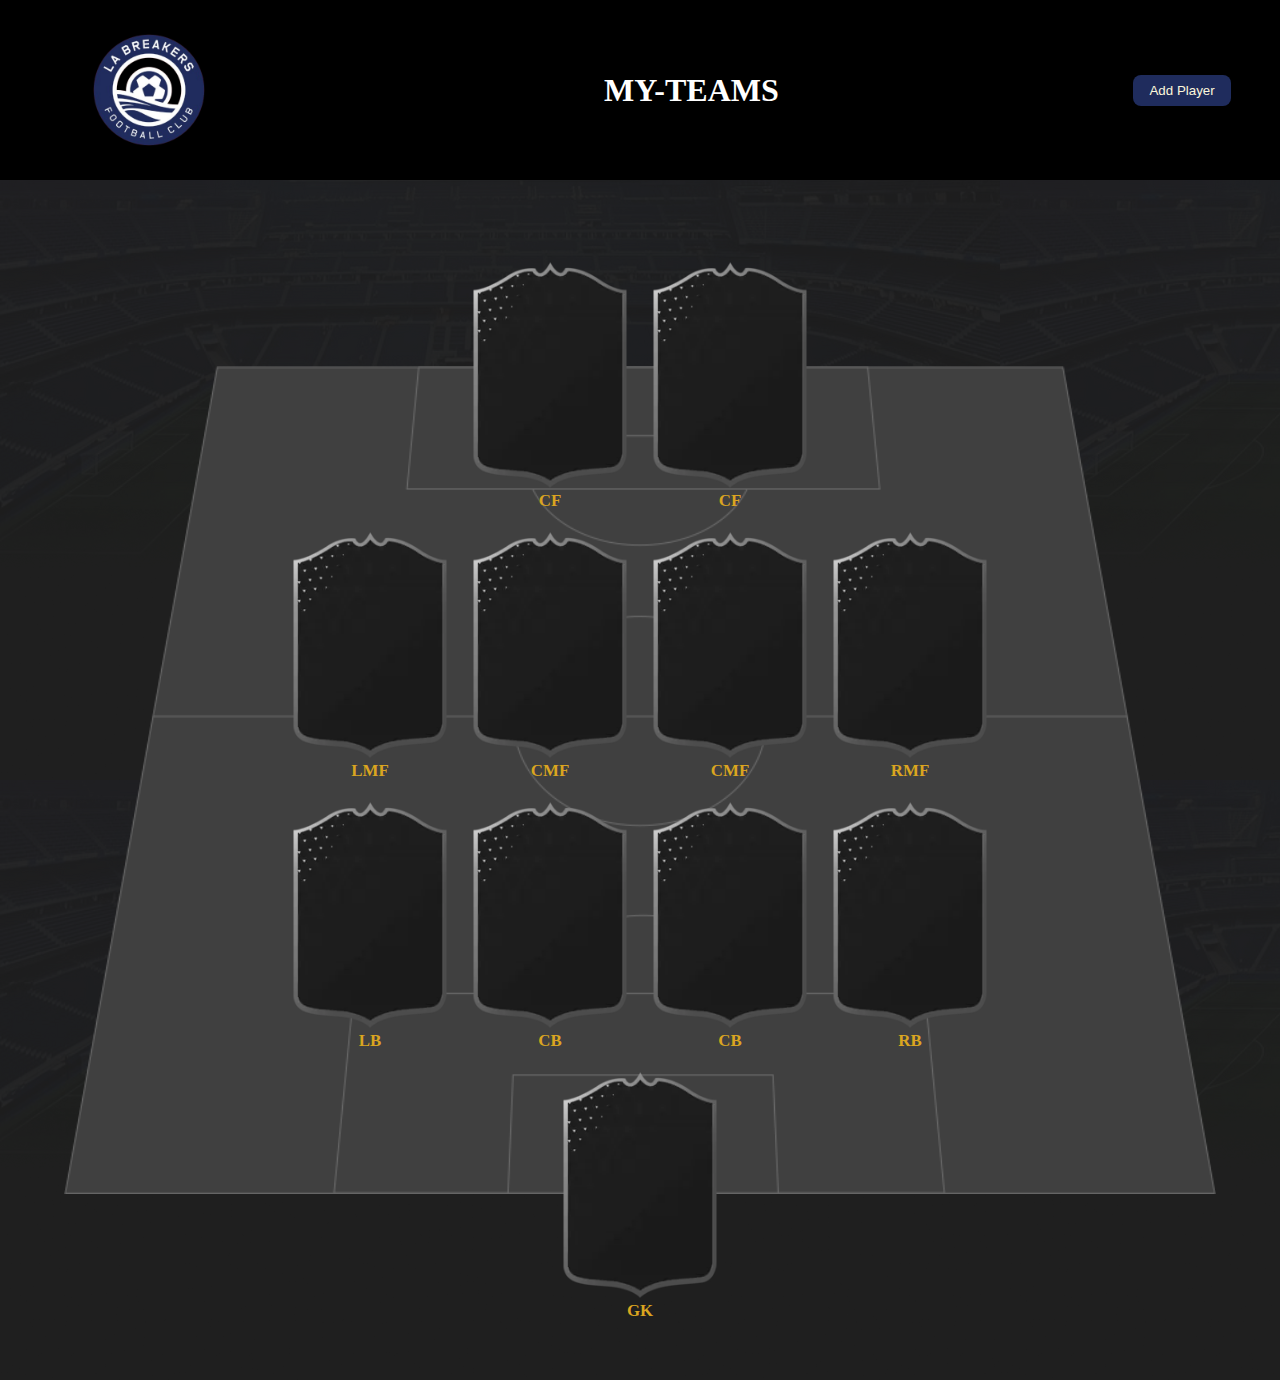
==== index.html @ 214f4866 "make my responsive" ====
<html lang="en">
<head>
    <meta charset="UTF-8">
    <meta name="viewport" content="width=device-width, initial-scale=1.0">
    <title>MY-TEAM</title>
    <link rel="stylesheet" href="css/style.css">
</head>
<body>
    <header >
        <div class="header">
        <div>
           <img src="images/logo1.png" alt="logo">
        </div>
        <div class="TEAMS">
           <a href="/pages/players.html"><h1>MY-TEAMS</h1></a>
        </div>
        <div class="add-player-container">
            <button  id="add" class="add-player-button">Add Player</button>
        </div>
       </div>
    </header>
    <section class="section">
        <div class="stadium">
         <div class="player1" id="CF1">
            <h3 class="position">CF</h3>
         </div>
         <div class="player2" id="CF2">
            <h3 class="position">CF</h3>
         </div>
         <div class="player3" id="LMF1">
            <h3 class="position">LMF</h3>
         </div>
         <div class="player4" id="CMF1">
            <h3 class="position">CMF</h3>
         </div>
         <div class="player5">
            <h3 class="position" id="CMF2">CMF</h3>
         </div>
         <div class="player6">
            <h3 class="position" id="RMF1" >RMF</h3>
         </div>
         <div class="player7">
            <h3 class="position" id="LB1">LB</h3>
         </div>
         <div class="player8">
            <h3 class="position" id="CB1">CB</h3>
         </div>
         <div class="player9">
            <h3 class="position" id="CB2">CB</h3>
         </div>
         <div class="player10">
            <h3 class="position" id="RB1">RB</h3>
         </div>
         <div class="player11">
            <h3 class="position" id="GK1">GK</h3>
         </div>
        </div>
    </section>
    <!-- --------------------------------- my popup ------------------------------------------ -->
    <div id="footballPopup"  >
      <div id="footballPopupform" class="popup-content hidden">
          <h2 class="popup-title">Add New Player</h2>
          
         
          <div class="input-group">
              <label for="playerName">Player Name</label>
              <input id="playerName" type="text" placeholder="Enter player name"/>
          </div>
          
        
          <div class="input-group">
              <label for="playerPosition">Position</label>
              <select id="playerPosition">
                  <option value="">Select Position</option>
                  <option value="forward">CF</option>
                  <option value="midfielder">LMF</option>
                  <option value="defender">CMF</option>
                  <option value="goalkeeper">RMF</option>
                  <option value="goalkeeper">GK</option>
              </select>
          </div>
          
          <div class="input-group">
              <label for="playerRating">Overall Rating</label>
              <input id="playerRating" type="number" min="1" max="99" placeholder="Enter player rating"/>
          </div>
          
          <div class="button-group">
              <button id="addPlayer" class="button-primary">Confirm</button>
              <button id="cancelPlayer" class="button-secondary">Cancel</button>
          </div>
      </div>
  </div>
  <!------------------------------------------------------------------------------->
</body>
<script src="./main.js"></script>

</html>
---- css/style.css ----
*{
    margin: 0;
    padding: 0;
    box-sizing: border-box;
}
.header{
    background-color:rgb(0, 0, 0);
    height: 20%;
    display: flex;
    justify-content: space-around;
    align-items: center;
    gap: 20%;
   
}
.header img {
      width: 200px;       
}
.TEAMS a {
    text-decoration: none;
}
h1{
 color: white;

}
.section{
    background-image: url('../images/P4.png') ;
}
.stadium{
    display: grid;
    grid-template-columns: repeat(4,200px);
    grid-template-rows: repeat(4,300px);
    background-image: url('../images/P2.png') ;
    background-position: center; 
    background-repeat: no-repeat; 
    background-size: contain;
    justify-content: center;
    transform: scale(0.9);
}
.player1{
    display: flex;
    align-items: end;
    justify-content: center;
    grid-column: 2/3;
    grid-row: 1/2;
    background-image: url('../images/P3.webp') ;
    background-position: center; 
    background-repeat: no-repeat;  
}
.player2{
    display: flex;
    align-items: end;
    justify-content: center;
    grid-column: 3/4;
    grid-row: 1/2;
    background-image: url('../images/P3.webp') ;
    background-position: center; 
    background-repeat: no-repeat; 
}
.player3{
    display: flex;
    align-items: end;
    justify-content: center;
    grid-column: 1/2;
    grid-row: 2/3;
    background-image: url('../images/P3.webp') ;
    background-position: center; 
    background-repeat: no-repeat; 
}
.player4{
    display: flex;
    align-items: end;
    justify-content: center;
    grid-column: 2/3;
    grid-row: 2/3;
    background-image: url('../images/P3.webp') ;
    background-position: center; 
    background-repeat: no-repeat; 
}
.player5{
    display: flex;
    align-items: end;
    justify-content: center;
    grid-column: 3/4;
    grid-row: 2/3;
    background-image: url('../images/P3.webp') ;
    background-position: center; 
    background-repeat: no-repeat; 
}
.player6{
    display: flex;
    align-items: end;
    justify-content: center;
    grid-column: 4/5;
    grid-row: 2/3;
    background-image: url('../images/P3.webp') ;
    background-position: center; 
    background-repeat: no-repeat; 
}
.player7{
    display: flex;
    align-items: end;
    justify-content: center;
    grid-column: 1/2;
    grid-row: 3/4;
    background-image: url('../images/P3.webp') ;
    background-position: center; 
    background-repeat: no-repeat; 
}
.player8{
    display: flex;
    align-items: end;
    justify-content: center;
    grid-column: 2/3;
    grid-row: 3/4;
    background-image: url('../images/P3.webp') ;
    background-position: center; 
    background-repeat: no-repeat; 
}
.player9{
    display: flex;
    align-items: end;
    justify-content: center;
    grid-column: 3/4;
    grid-row: 3/4;
    background-image: url('../images/P3.webp') ;
    background-position: center; 
    background-repeat: no-repeat; 
}
.player10{
    display: flex;
    align-items: end;
    justify-content: center;
    grid-column: 4/5;
    grid-row: 3/4;
    background-image: url('../images/P3.webp') ;
    background-position: center; 
    background-repeat: no-repeat; 
}
.player11{
    display: flex;
    align-items: end;
    justify-content: center;
    grid-column: 2/3;
    grid-row: 4/5;
    background-image: url('../images/P3.webp') ;
    background-position: center; 
    background-repeat: no-repeat; 
    transform: translateX(50%);
}
.position{
    color: goldenrod;
}
.rating{
    color: goldenrod;
    
}
.rating-position{
    margin-top: 30%;
    margin-left: -70%;
}
.name{
    color:rgb(191, 183, 124);
    display: flex;
    margin-top: 105%;
}

.stadium img {
    width: 100px;
    height: 100px;
   
}

.add-player-button {
    background-color: rgba(31,44,93,255);
    padding: 8px 16px; 
    border-radius: 0.5rem; 
    color: #fcf7db;
    font-weight: 500; 
    border: none;
    cursor: pointer;
    transition: background-color 0.3s, color 0.3s;
}

.add-player-button:hover {
    background-color: #078b03;
    color: #000000;
}
.player1 img{
    height: 50%;
    width: 140px;
    margin-top: 26%;
    margin-left: 15%;  
}
/* player grid */
.section1 {
    padding: 20px;
    display: flex;
    justify-content: center;
    background-image: url('../images/P4.png') ;
}

.players-grid {
    display: grid;
    grid-template-columns: repeat(5, 1fr); 
    gap: 20px; 
    padding: 20px;
}

.player-card {
    background-image: url('../images/P3.webp') ;
    background-position: center; 
    background-repeat: no-repeat; 
    padding: 40px;
    text-align: center;
    box-shadow: 0 4px 8px rgba(0, 0, 0, 0.1);
    transition: transform 0.2s ease;
}
.player-card h3{
    color: goldenrod;
}
.player-card p{
    color:white;
}
.player-card:hover {
    transform: translateY(-5px);
}

.player-photo {
    width: 100px;
    height: 100px;
    object-fit: cover;
    border-radius: 50%;
    margin-bottom: 10px;
}

.club-logo {
    width: 20px;
    height: 20px;
    vertical-align: middle;
    margin-right: 5px;
}

.player-name {
    font-size: 1.2em;
    font-weight: bold;
}

.player-stats {
    font-size: 0.9em;
    margin-top: 10px;
}

/* ****************pop up **************** */

#footballPopup {
    position: fixed;
    top: 50%;
    left: 50%;
    transform: translate(-50%, -50%);
    display: flex;
    align-items: center;
    justify-content: center;
}

.popup-content {
    background:rgba(31,44,93,255);
    padding: 2.5rem;
    border-radius: 1.25rem;
    box-shadow: 0 25px 50px rgba(0, 0, 0, 0.5);
    max-width: 500px;
    width: 100%;
    color: #f1f5f9;
    font-family: 'Poppins', sans-serif;
   
}


.popup-title {
    font-size: 2rem;
    font-weight: bold;
    text-align: center;
    margin-bottom: 1.5rem;
    color:white; 
}


.input-group {
    margin-bottom: 1.25rem;
}

.input-group label {
    display: block;
    font-weight: 500;
    margin-bottom: 0.5rem;
    color: #94a3b8;
}

.input-group input,
.input-group select {
    width: 100%;
    padding: 0.75rem;
    border: none;
    border-radius: 0.75rem;
    background-color: #334155;
    color: #e2e8f0;
    transition: box-shadow 0.3s, background-color 0.3s;
}

.input-group input:focus,
.input-group select:focus {
    outline: none;
    background-color: #475569;
    box-shadow: 0 0 0 3px rgba(96, 165, 250, 0.3);
}

.button-group {
    display: flex;
    justify-content: space-between;
    gap: 1rem;
}

.button-primary,
.button-secondary {
    flex: 1;
    padding: 0.75rem 0;
    font-weight: 600;
    border-radius: 0.75rem;
    cursor: pointer;
    transition: background-color 0.3s, transform 0.2s;
}

.button-primary {
    background-color: #2563eb;
    color: white;
}

.button-primary:hover {
    background-color: #1d4ed8;
   
}

.button-secondary {
    background-color: #475569;
    color: #e2e8f0;
}

.button-secondary:hover {
    background-color: #64748b;
}
.hidden {
    display: none;
}
.player-img {
    width: 120px;        
    height: 120px;       
    object-fit: cover;   
    border-radius: 10px; 
  }

/* *********** */
@media (max-width: 768px) {
    .header {
        flex-direction: column;  
        height: auto;  
        gap: 1rem;  
    }
    .header img {
        width: 120px;  
    }
    .header h1 {
        font-size: 1.8rem;  
    }
    .players-grid {
        grid-template-columns: repeat(2, 1fr);
    }
    .stadium{
        display: grid;
        margin-top: -40%;
        grid-template-columns: repeat(4,200px);
        grid-template-rows: repeat(4,300px);
        background-image: url('../images/P2.png') ;
        background-position: center; 
        background-repeat: no-repeat; 
        background-size: contain;
        justify-content: center;
        transform: scale(0.6);
    }
   
}
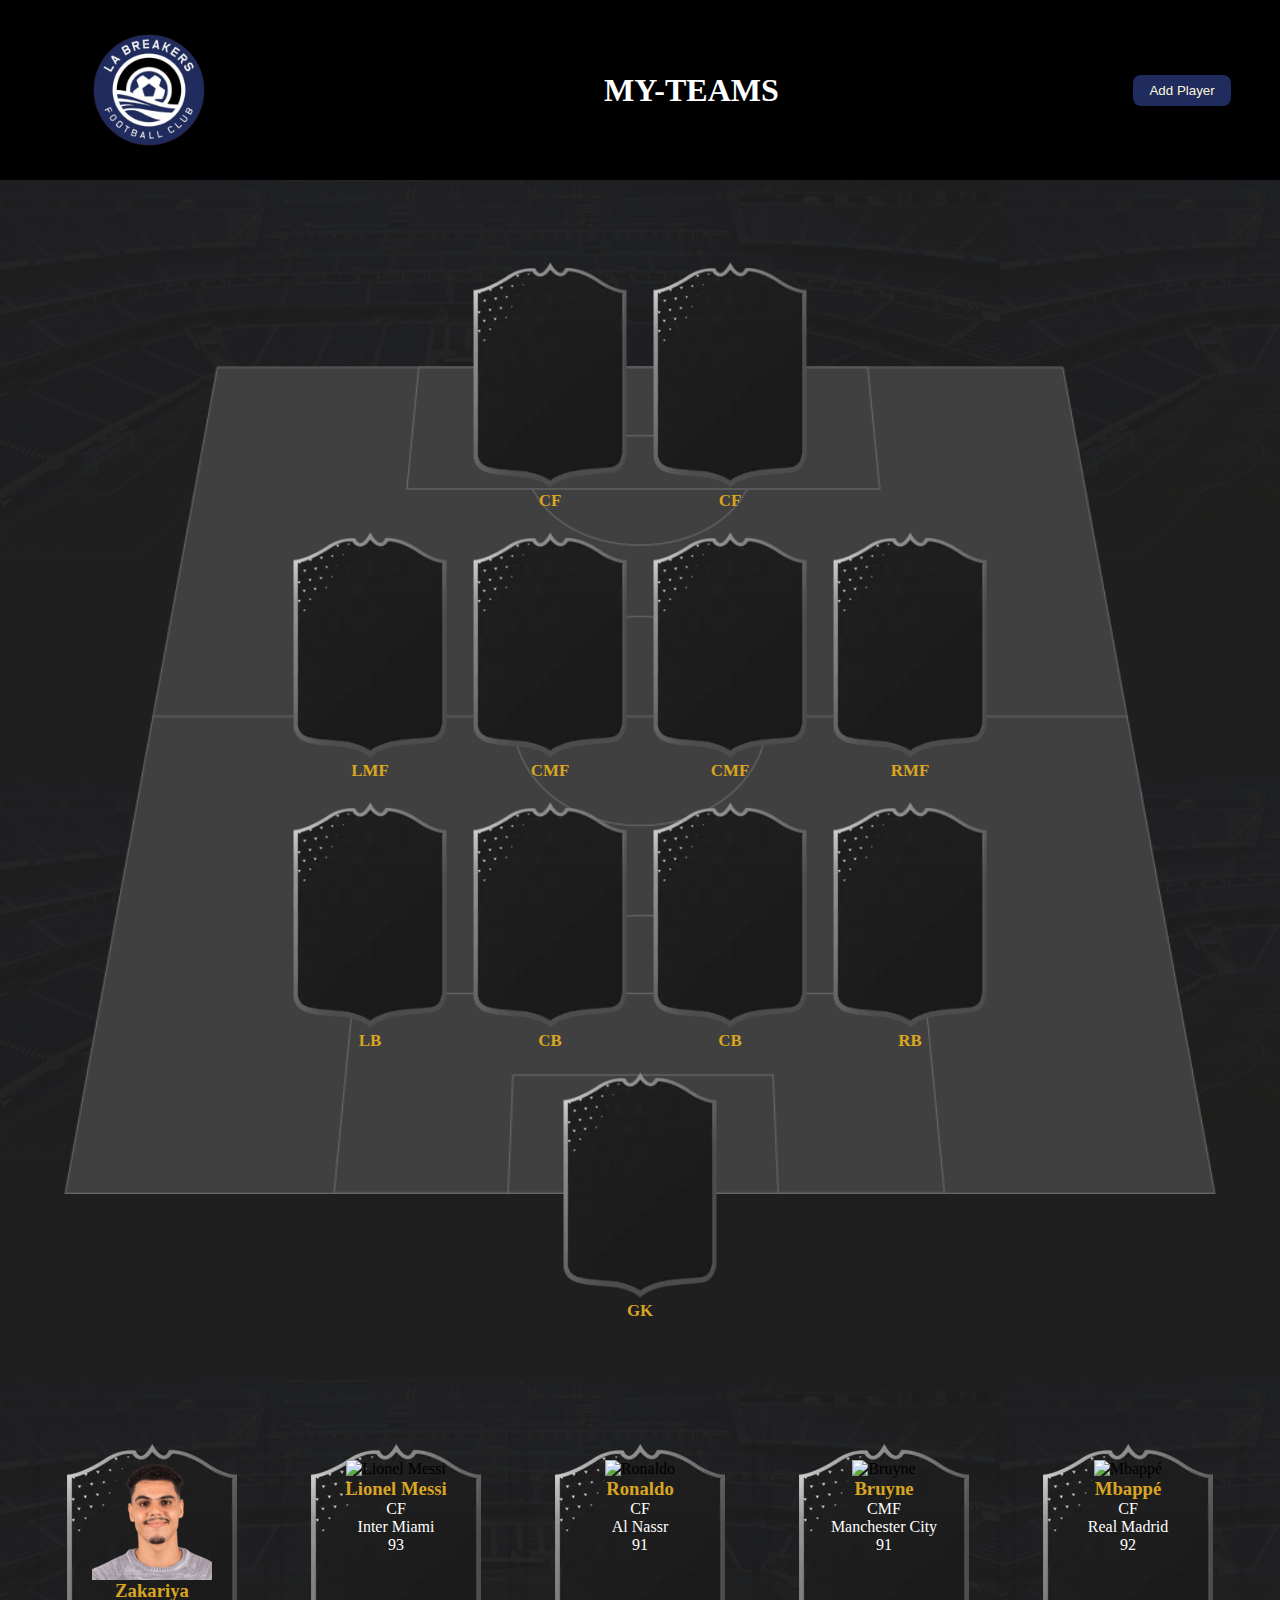
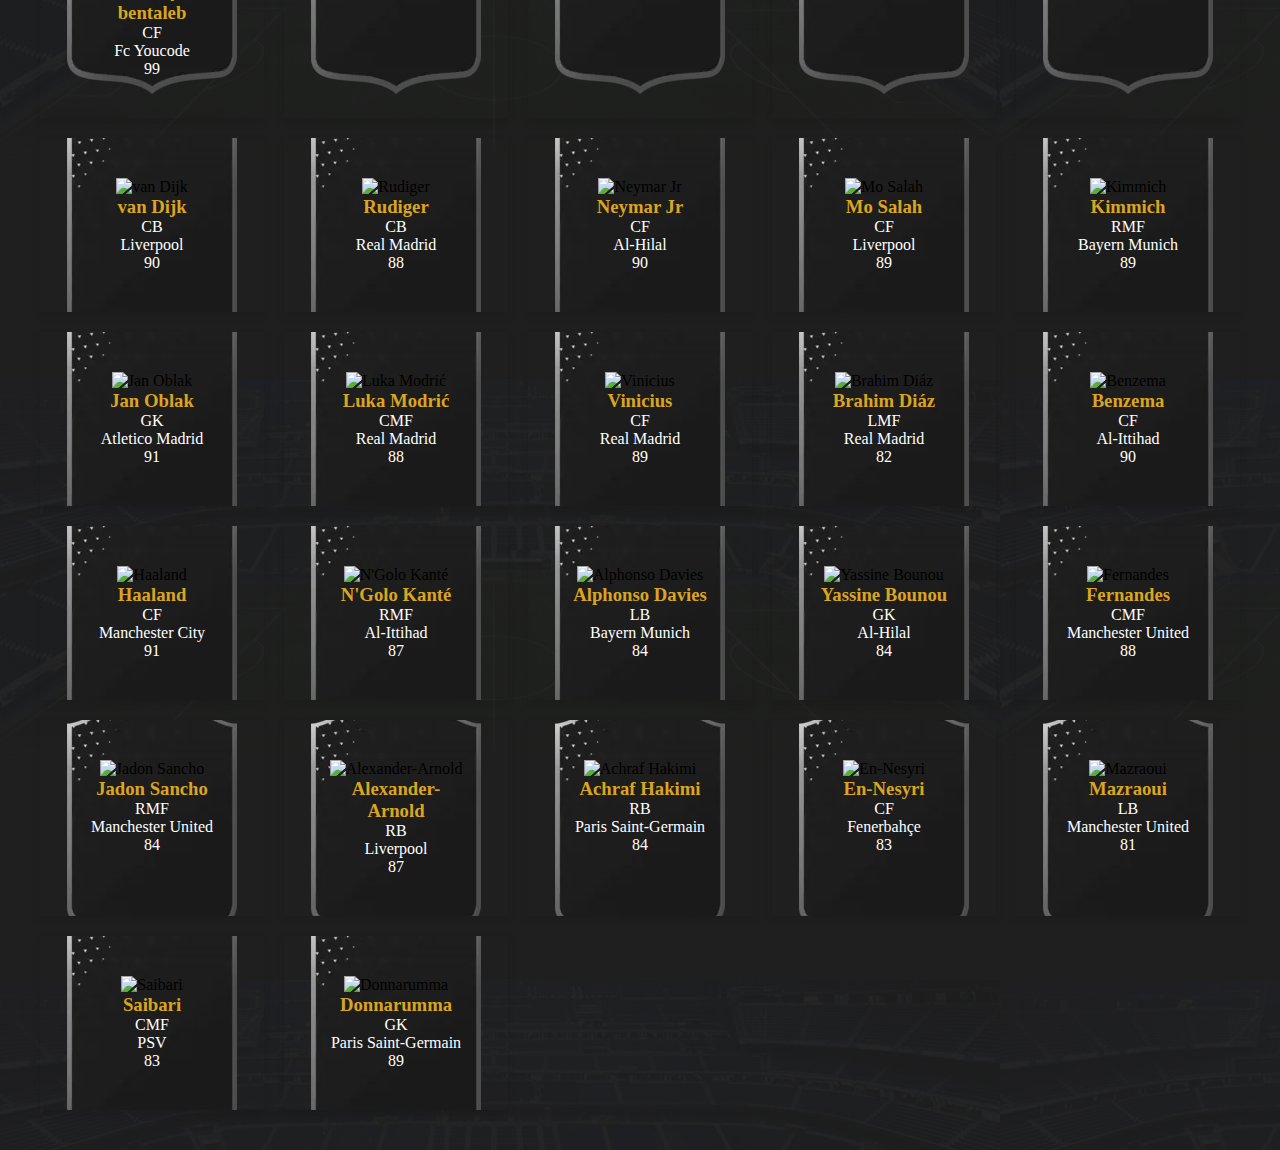
==== commit 7d5818b4: "combine the index page and the players page for easy integration" ====
--- a/index.html
+++ b/index.html
@@ -15,8 +15,8 @@
            <a href="/pages/players.html"><h1>MY-TEAMS</h1></a>
         </div>
         <div class="add-player-container">
-            <button  id="add" class="add-player-button">Add Player</button>
-        </div>
+         <button  id="add1" class="add-player-button">Add Player</button>
+     </div>
        </div>
     </header>
     <section class="section">
@@ -71,13 +71,16 @@
           <div class="input-group">
               <label for="playerPosition">Position</label>
               <select id="playerPosition">
-                  <option value="">Select Position</option>
-                  <option value="forward">CF</option>
-                  <option value="midfielder">LMF</option>
-                  <option value="defender">CMF</option>
-                  <option value="goalkeeper">RMF</option>
-                  <option value="goalkeeper">GK</option>
-              </select>
+               <option value="">Select Position</option>
+               <option value="CF">CF</option>
+               <option value="LMF">LMF</option>
+               <option value="CMF">CMF</option>
+               <option value="RMF">RMF</option>
+               <option value="LB">LB</option>
+               <option value="RB">RB</option>
+               <option value="CB">CB</option>
+               <option value="GK">GK</option>
+           </select>
           </div>
           
           <div class="input-group">
@@ -92,7 +95,21 @@
       </div>
   </div>
   <!------------------------------------------------------------------------------->
+  <!-- -----------------show selected player------------------------------------------------- -->
+   <!-- <div class="select-players">
+      
+hhhh
+
+   </div> -->
+   <section class="section1" >
+      <div class="players-grid">
+        
+      </div>
+     </section>
+
+
 </body>
 <script src="./main.js"></script>
+<script src="./assets/player.js"></script>
 
 </html>--- a/css/style.css
+++ b/css/style.css
@@ -356,8 +356,20 @@
     object-fit: cover;   
     border-radius: 10px; 
   }
-
-/* *********** */
+.button1{
+    border-radius: 5%;
+    color: white;
+    background-color: red;
+   
+}
+.button2{
+    border-radius: 5%;
+    color: white;
+    background-color: blue;
+   
+}
+
+/* ******responsive***** */
 @media (max-width: 768px) {
     .header {
         flex-direction: column;  
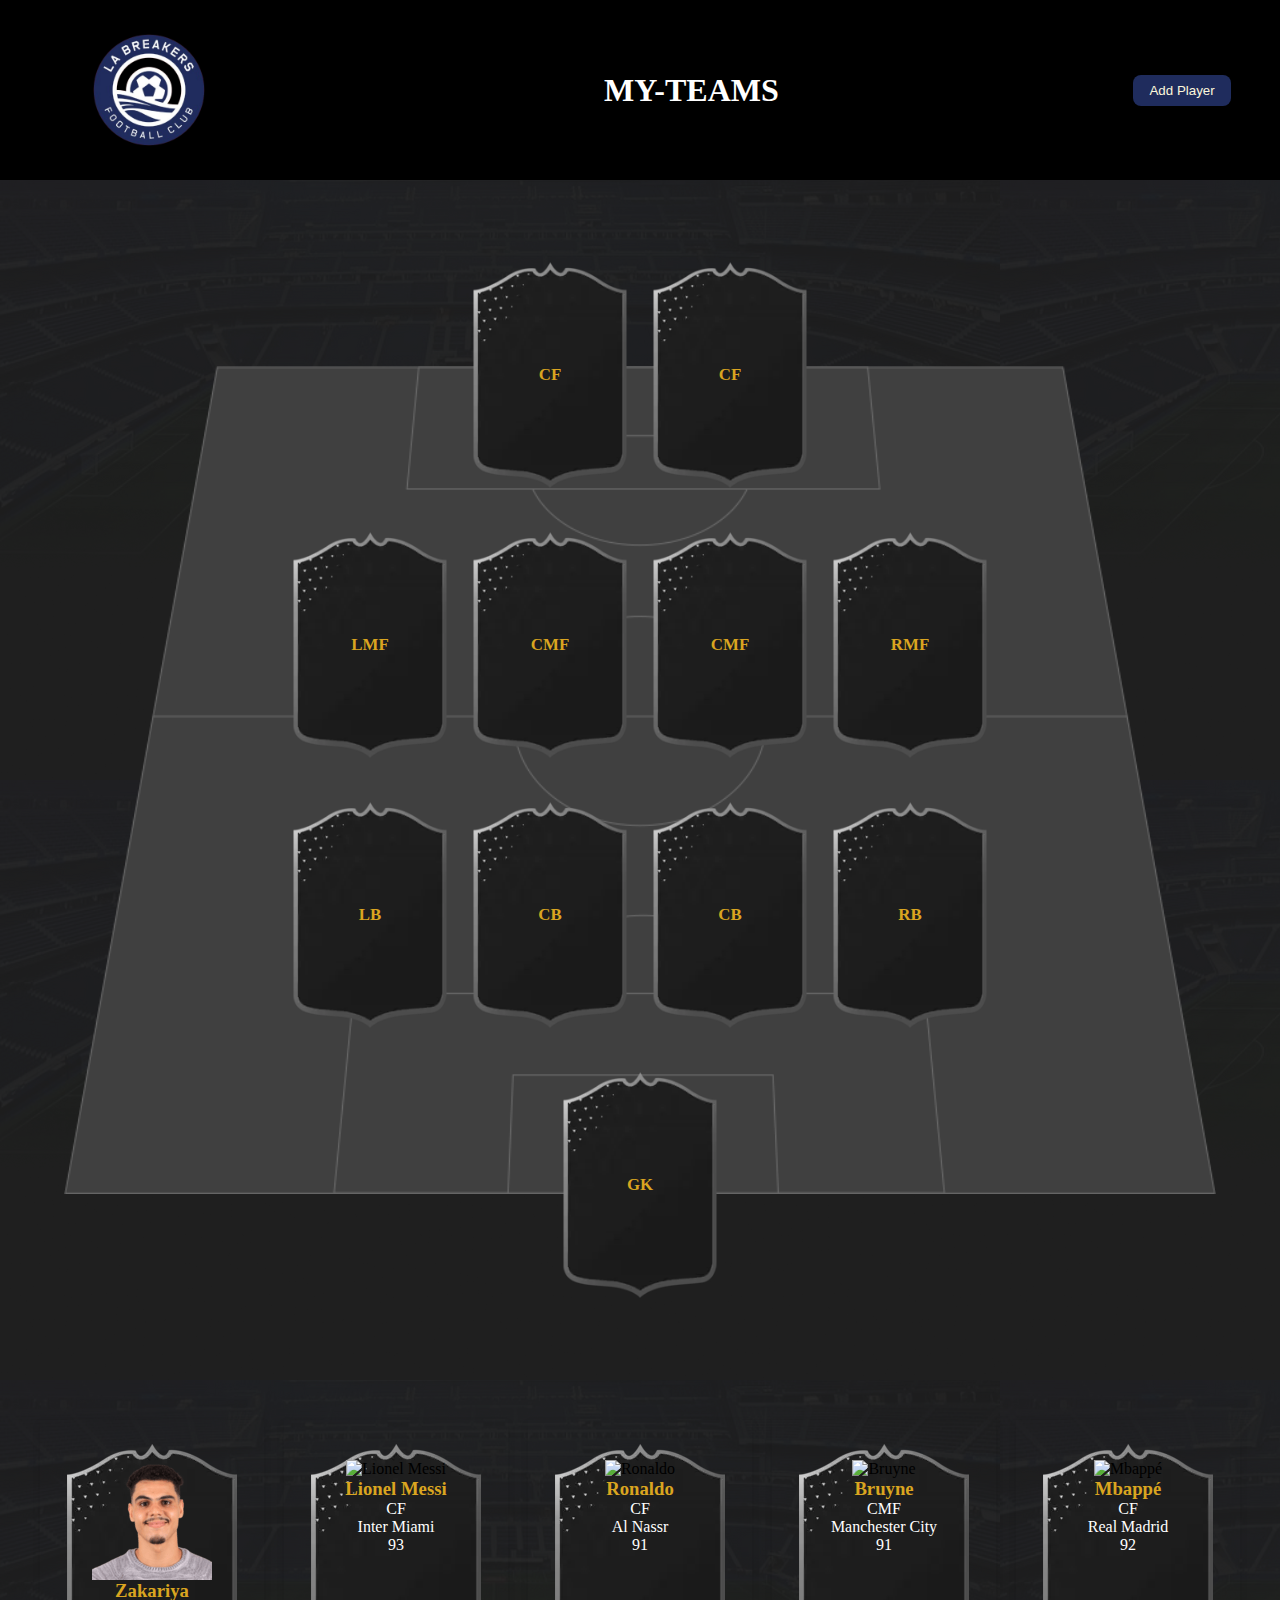
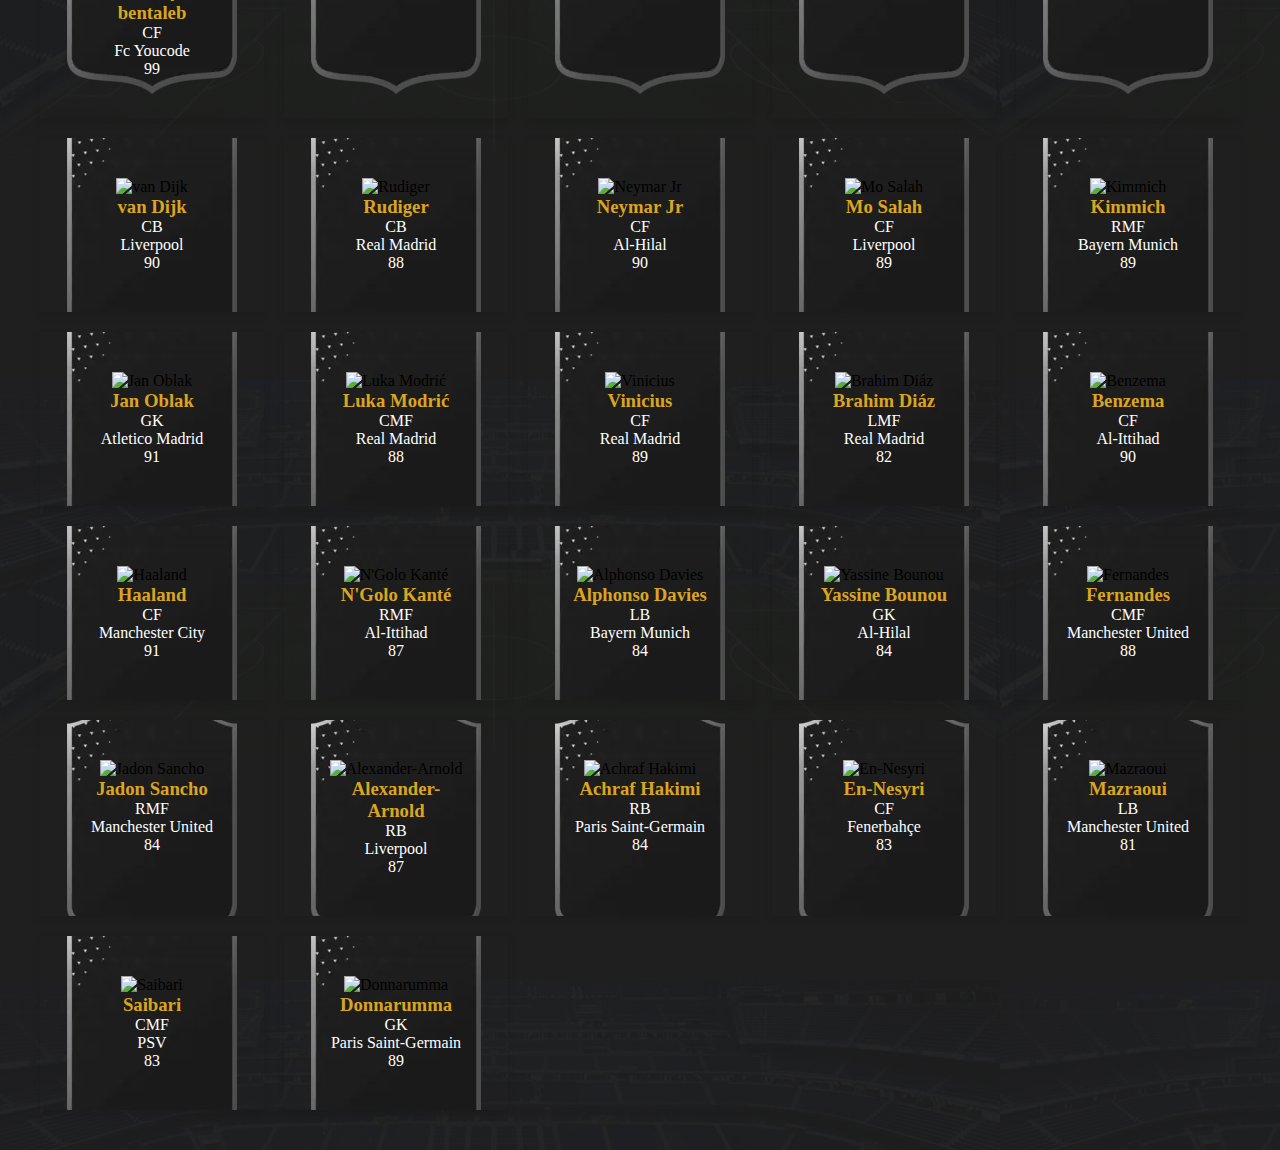
==== commit 2d61e940: "select player in fields" ====
--- a/index.html
+++ b/index.html
@@ -21,41 +21,54 @@
     </header>
     <section class="section">
         <div class="stadium">
-         <div class="player1" id="CF1">
+         <div class="player1 card-fields" id="CF1">
             <h3 class="position">CF</h3>
          </div>
-         <div class="player2" id="CF2">
+         <div class="player2 card-fields" id="CF2">
             <h3 class="position">CF</h3>
          </div>
-         <div class="player3" id="LMF1">
+         <div class="player3 card-fields" id="LMF1">
             <h3 class="position">LMF</h3>
          </div>
-         <div class="player4" id="CMF1">
+         <div class="player4 card-fields" id="CMF1">
             <h3 class="position">CMF</h3>
          </div>
-         <div class="player5">
+         <div class="player5 card-fields">
             <h3 class="position" id="CMF2">CMF</h3>
          </div>
-         <div class="player6">
+         <div class="player6 card-fields">
             <h3 class="position" id="RMF1" >RMF</h3>
          </div>
-         <div class="player7">
+         <div class="player7 card-fields">
             <h3 class="position" id="LB1">LB</h3>
          </div>
-         <div class="player8">
+         <div class="player8 card-fields">
             <h3 class="position" id="CB1">CB</h3>
          </div>
-         <div class="player9">
+         <div class="player9 card-fields">
             <h3 class="position" id="CB2">CB</h3>
          </div>
-         <div class="player10">
+         <div class="player10 card-fields">
             <h3 class="position" id="RB1">RB</h3>
          </div>
-         <div class="player11">
+         <div class="player11 card-fields">
             <h3 class="position" id="GK1">GK</h3>
          </div>
         </div>
     </section>
+     <!-- Modal Structure -->
+  <div id="playersModal" class="modal-overlay">
+   <div class="modal-content">
+     <div class="modal-header">
+       <h2 class="modal-title">Players List:</h2>
+       <button id="add-player-modul" class="add-button-modul">+</button>
+       <button id="closeModal" class="close-button">X</button>
+     </div>
+     <hr>
+     <div id="playersList" class="players-grid1">
+     </div>
+   </div>
+ </div>
     <!-- --------------------------------- my popup ------------------------------------------ -->
     <div id="footballPopup"  >
       <div id="footballPopupform" class="popup-content hidden">
@@ -94,13 +107,6 @@
           </div>
       </div>
   </div>
-  <!------------------------------------------------------------------------------->
-  <!-- -----------------show selected player------------------------------------------------- -->
-   <!-- <div class="select-players">
-      
-hhhh
-
-   </div> -->
    <section class="section1" >
       <div class="players-grid">
         
--- a/css/style.css
+++ b/css/style.css
@@ -44,8 +44,14 @@
     grid-row: 1/2;
     background-image: url('../images/P3.webp') ;
     background-position: center; 
-    background-repeat: no-repeat;  
-}
+    background-repeat: no-repeat;
+    display: flex;
+    flex-direction: column;  
+    align-items: center;    
+    text-align: center;     
+    position: relative;  
+}
+
 .player2{
     display: flex;
     align-items: end;
@@ -367,6 +373,143 @@
     color: white;
     background-color: blue;
    
+}
+/* Modal Overlay */
+ .modal-overlay {
+    position: fixed;
+    inset: 0;
+    background-color: rgba(0, 0, 0, 0.5);
+    display: none;
+    justify-content: center;
+    align-items: center;
+    z-index: 50;
+  }
+  .modal-overlay.visible {
+    display: flex;  
+}
+  
+  /* Modal Content */
+   .modal-content {
+    background-color: #000;
+    color: #fff;
+    width: 45%;
+    max-height: 80vh;
+    overflow-y: auto;
+    padding: 16px;
+    border-radius: 12px;
+    
+  } 
+  
+  /* Modal Header */
+   .modal-overlay{
+    display: none;
+  }
+  .visible {
+    display: block;
+}
+  .modal-header {
+    display: flex;
+    justify-content: space-between;
+    align-items: center;
+  }
+  
+  .modal-title {
+    font-size: 1.5rem;
+    font-weight: bold;
+  }
+  
+  .close-button {
+    color: #ff4444;
+    font-size: 1.25rem;
+    font-weight: bold;
+    background: none;
+    border: none;
+    cursor: pointer;
+  }
+  .add-button-modul{
+    color: rgb(1, 1, 180);
+    font-size: 2rem;
+    font-weight: bold;
+    background: none;
+    border: none;
+    cursor: pointer;
+  }
+  
+  .players-grid1 {
+    display: grid;
+    grid-template-columns: repeat(3, 200px);
+    gap: 10px;
+    margin-top: 16px;
+  }
+  
+  /* Player Card */
+   .player-card1 {
+    display: grid;
+    grid-template-rows: auto auto;
+    text-align: center;
+  }
+  
+  .player-img-container {
+    position: relative;
+    width: 125px;
+    height: 125px;
+    margin: 0 auto;
+  }
+  
+  .player-back-img {
+    position: absolute;
+    width: 100%;
+    height: 100%;
+    opacity: 0.5;
+  }
+/* Style the player card image */
+.player-img {
+    width: 80px; /* Adjust the size of the image */
+    height: 80px;
+    margin-bottom: 10px;
+}
+
+/* Style the player name */
+.player-name {
+    font-size: 1.1rem;
+    color: #fff;
+    margin-bottom: 5px;
+}
+
+/* Style the player position */
+.player-position {
+    font-size: 1rem;
+    color:goldenrod;
+    margin-bottom: 5px;
+}
+
+/* Style the player info container */
+.player-info {
+    display: flex;
+    flex-direction: column;
+    align-items: center;
+    justify-content: center;
+    border-radius: 10px;
+    padding: 10px;
+    color: white;
+}
+
+/* Style for the card fields (e.g., positions like CF, LMF) */
+.card-fields {
+    position: relative;
+    display: flex;
+    align-items: center;
+    justify-content: center;
+    min-height: 150px; /* Make sure there’s enough space */
+    border-radius: 5px;
+}
+
+/* Optional: Style for when a card field has a player */
+.card-fields .player-info {
+    position: absolute;
+    top: 50%;
+    left: 50%;
+    transform: translate(-50%, -50%);
 }
 
 /* ******responsive***** */
@@ -387,7 +530,7 @@
     }
     .stadium{
         display: grid;
-        margin-top: -40%;
+        margin-top: -30%;
         grid-template-columns: repeat(4,200px);
         grid-template-rows: repeat(4,300px);
         background-image: url('../images/P2.png') ;
@@ -397,5 +540,12 @@
         justify-content: center;
         transform: scale(0.6);
     }
+    .section1 {
+        margin-top: -40%;
+        padding: 20px;
+        display: flex;
+        justify-content: center;
+        background-image: url('../images/P4.png') ;
+    }
    
 }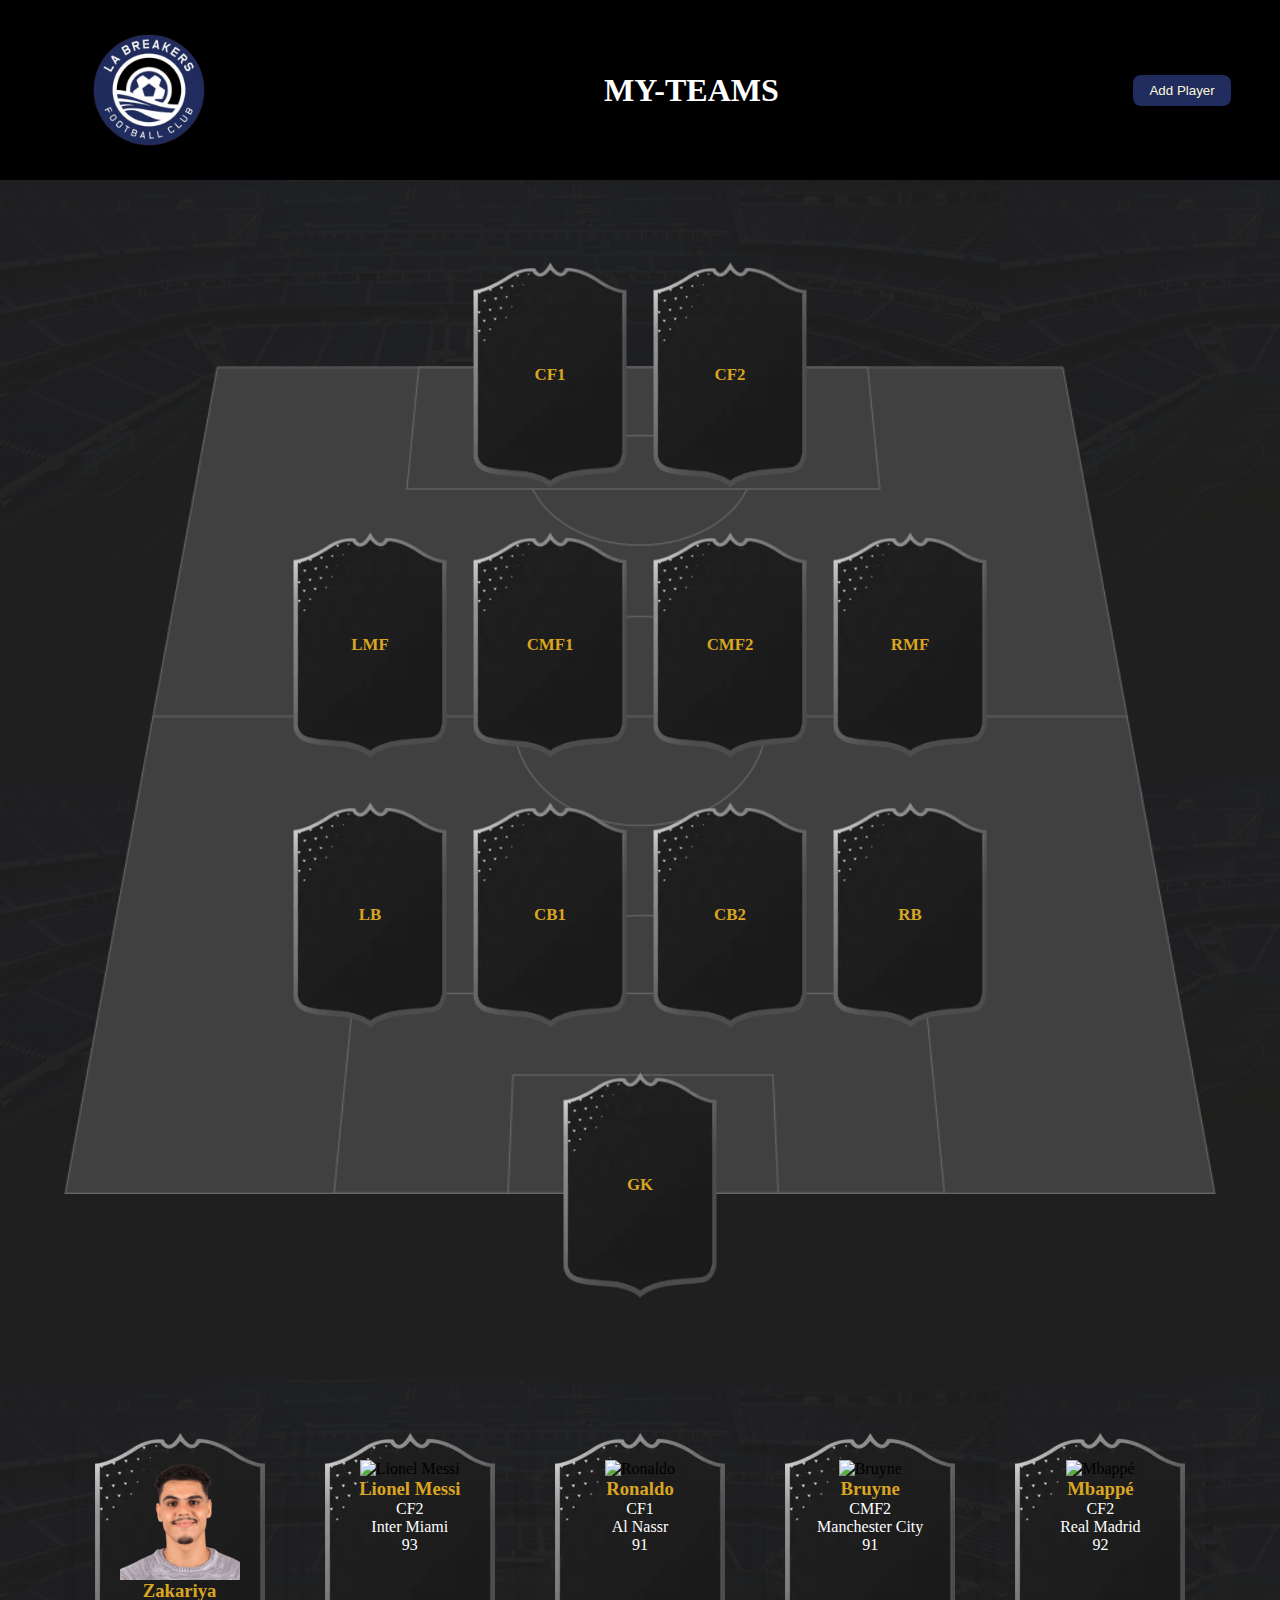
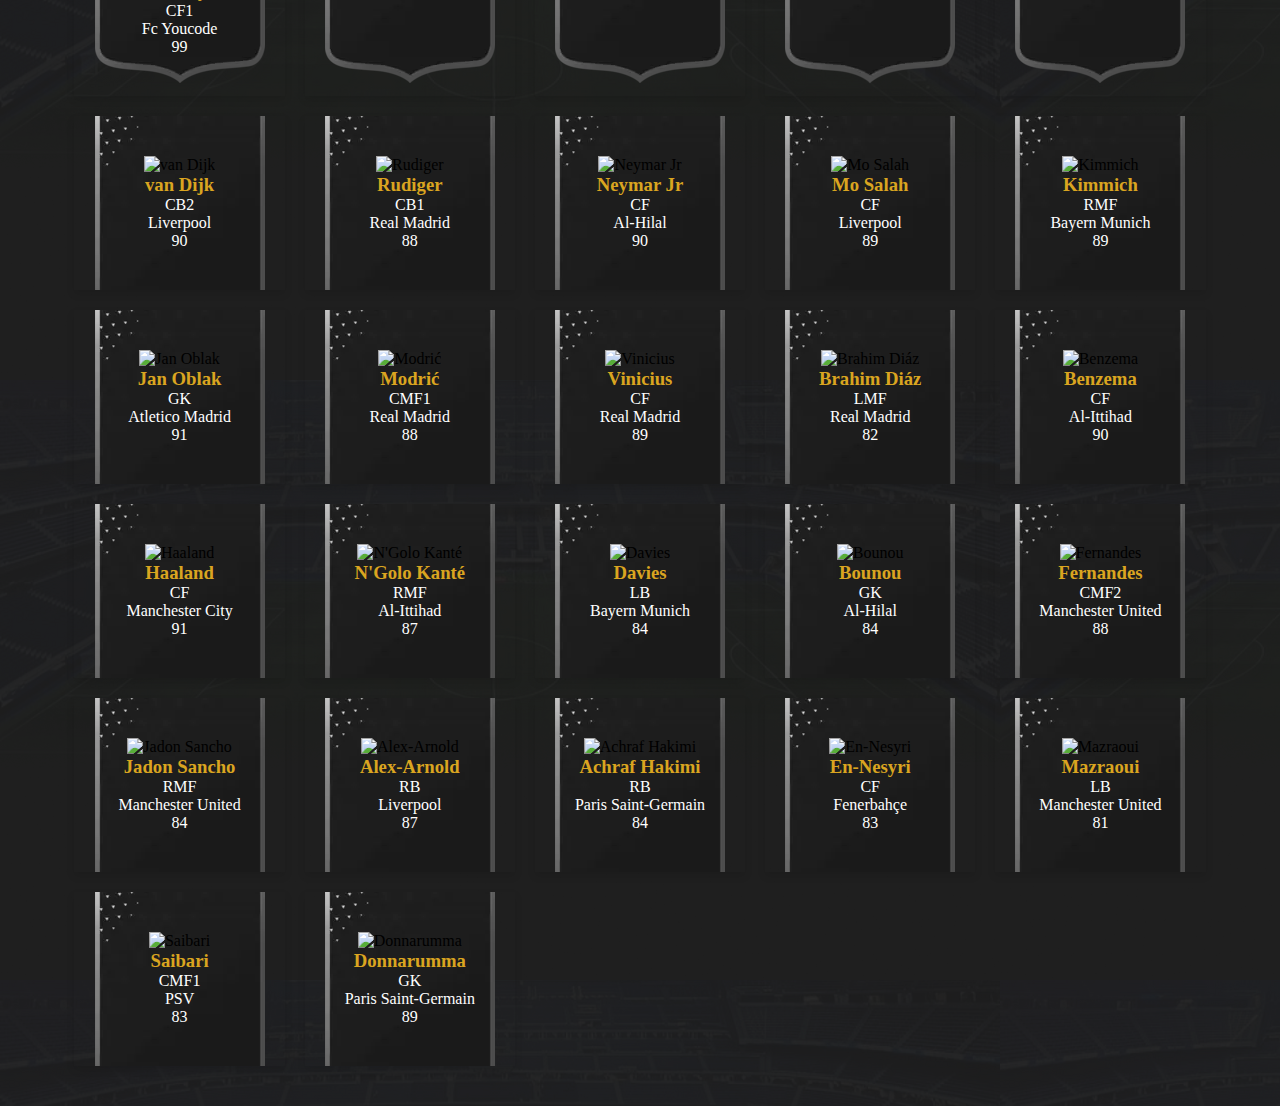
==== commit 47d13204: "create function remove exist player in field" ====
--- a/index.html
+++ b/index.html
@@ -22,19 +22,19 @@
     <section class="section">
         <div class="stadium">
          <div class="player1 card-fields" id="CF1">
-            <h3 class="position">CF</h3>
+            <h3 class="position">CF1</h3>
          </div>
          <div class="player2 card-fields" id="CF2">
-            <h3 class="position">CF</h3>
+            <h3 class="position">CF2</h3>
          </div>
-         <div class="player3 card-fields" id="LMF1">
+         <div class="player3 card-fields" id="LMF">
             <h3 class="position">LMF</h3>
          </div>
          <div class="player4 card-fields" id="CMF1">
-            <h3 class="position">CMF</h3>
+            <h3 class="position">CMF1</h3>
          </div>
-         <div class="player5 card-fields">
-            <h3 class="position" id="CMF2">CMF</h3>
+         <div class="player5 card-fields" id="CMF2">
+            <h3 class="position" >CMF2</h3>
          </div>
          <div class="player6 card-fields">
             <h3 class="position" id="RMF1" >RMF</h3>
@@ -42,11 +42,11 @@
          <div class="player7 card-fields">
             <h3 class="position" id="LB1">LB</h3>
          </div>
-         <div class="player8 card-fields">
-            <h3 class="position" id="CB1">CB</h3>
+         <div class="player8 card-fields" id="CB1">
+            <h3 class="position" >CB1</h3>
          </div>
-         <div class="player9 card-fields">
-            <h3 class="position" id="CB2">CB</h3>
+         <div class="player9 card-fields" id="CB2">
+            <h3 class="position" >CB2</h3>
          </div>
          <div class="player10 card-fields">
             <h3 class="position" id="RB1">RB</h3>
--- a/css/style.css
+++ b/css/style.css
@@ -45,11 +45,6 @@
     background-image: url('../images/P3.webp') ;
     background-position: center; 
     background-repeat: no-repeat;
-    display: flex;
-    flex-direction: column;  
-    align-items: center;    
-    text-align: center;     
-    position: relative;  
 }
 
 .player2{
@@ -191,12 +186,7 @@
     background-color: #078b03;
     color: #000000;
 }
-.player1 img{
-    height: 50%;
-    width: 140px;
-    margin-top: 26%;
-    margin-left: 15%;  
-}
+
 /* player grid */
 .section1 {
     padding: 20px;
@@ -510,6 +500,10 @@
     top: 50%;
     left: 50%;
     transform: translate(-50%, -50%);
+}
+.player-rating {
+    color:rgb(156, 135, 15);
+    font-weight: bold;  /* Optional: Make the rating stand out more */
 }
 
 /* ******responsive***** */
@@ -547,5 +541,11 @@
         justify-content: center;
         background-image: url('../images/P4.png') ;
     }
+    .players-grid1 {
+        display: grid;
+        grid-template-columns: repeat(1, 200px);
+        gap: 10px;
+        margin-top: 16px;
+      }
    
 }